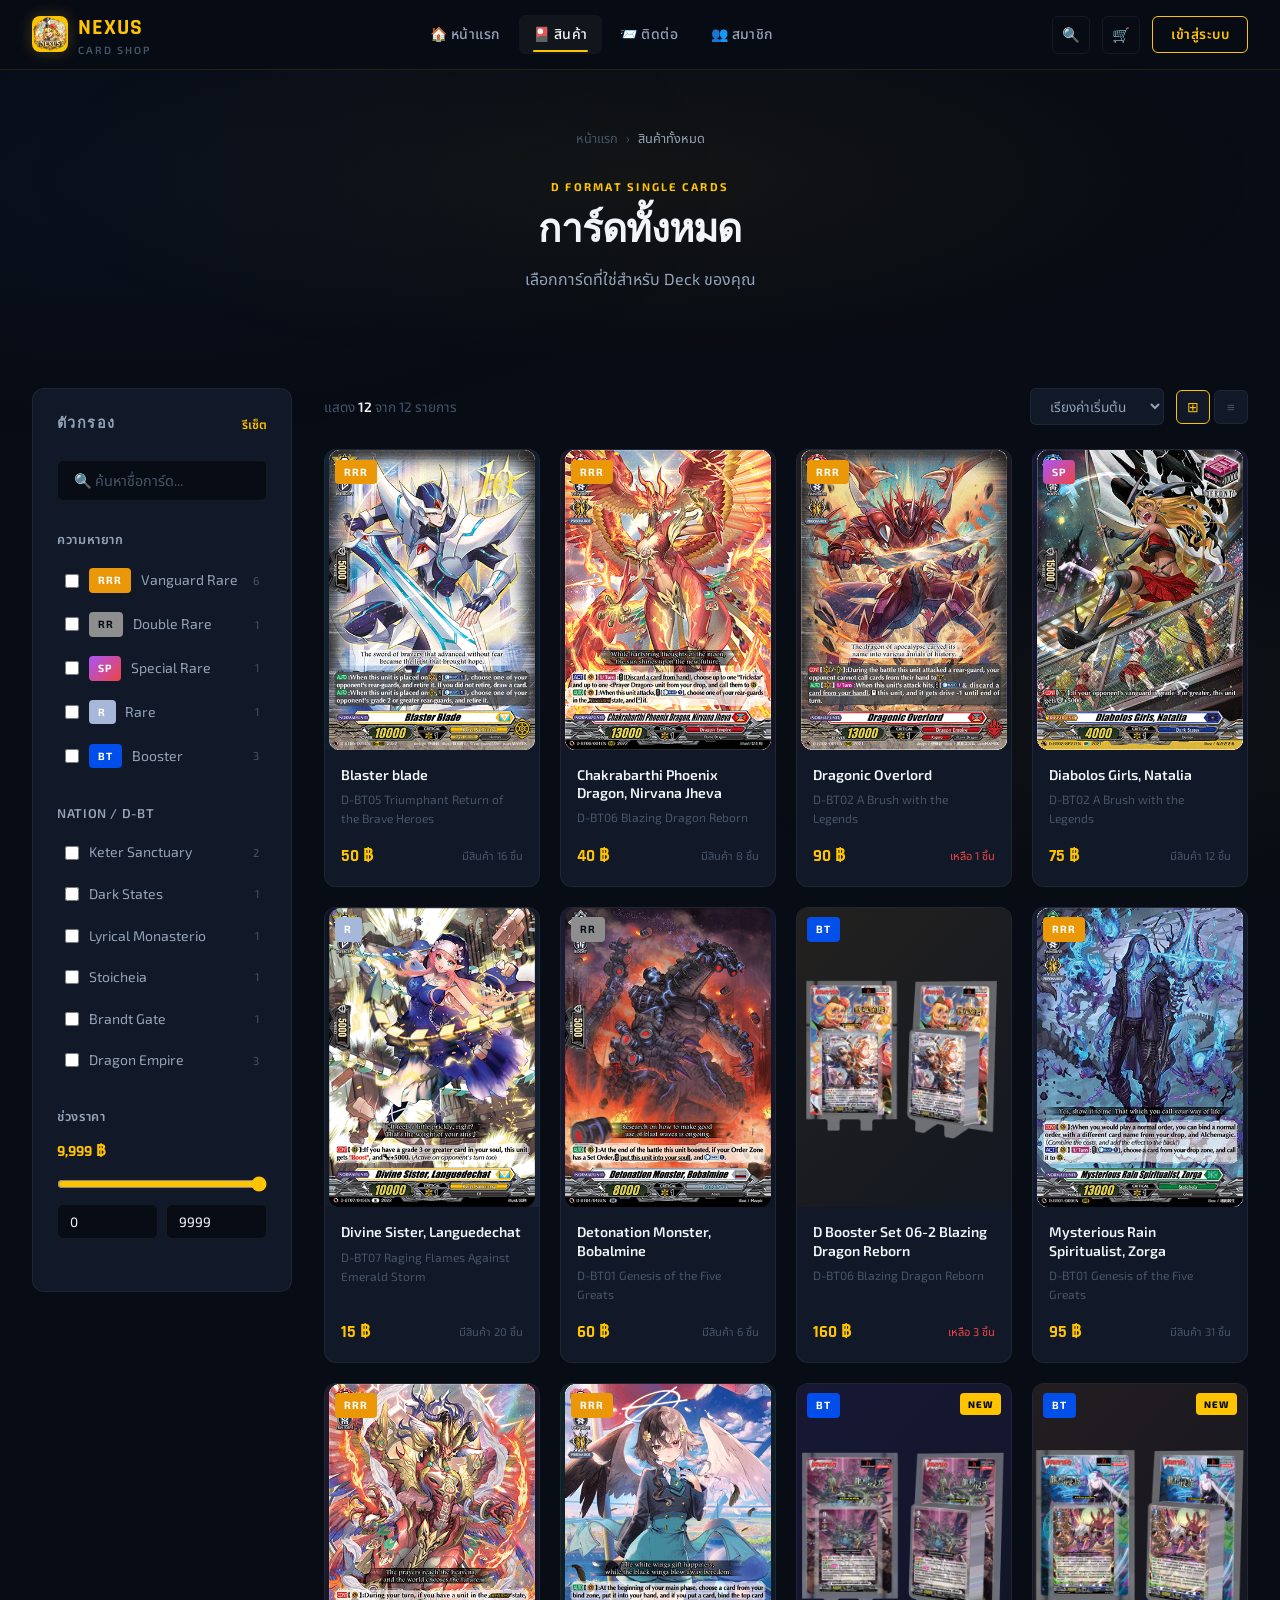
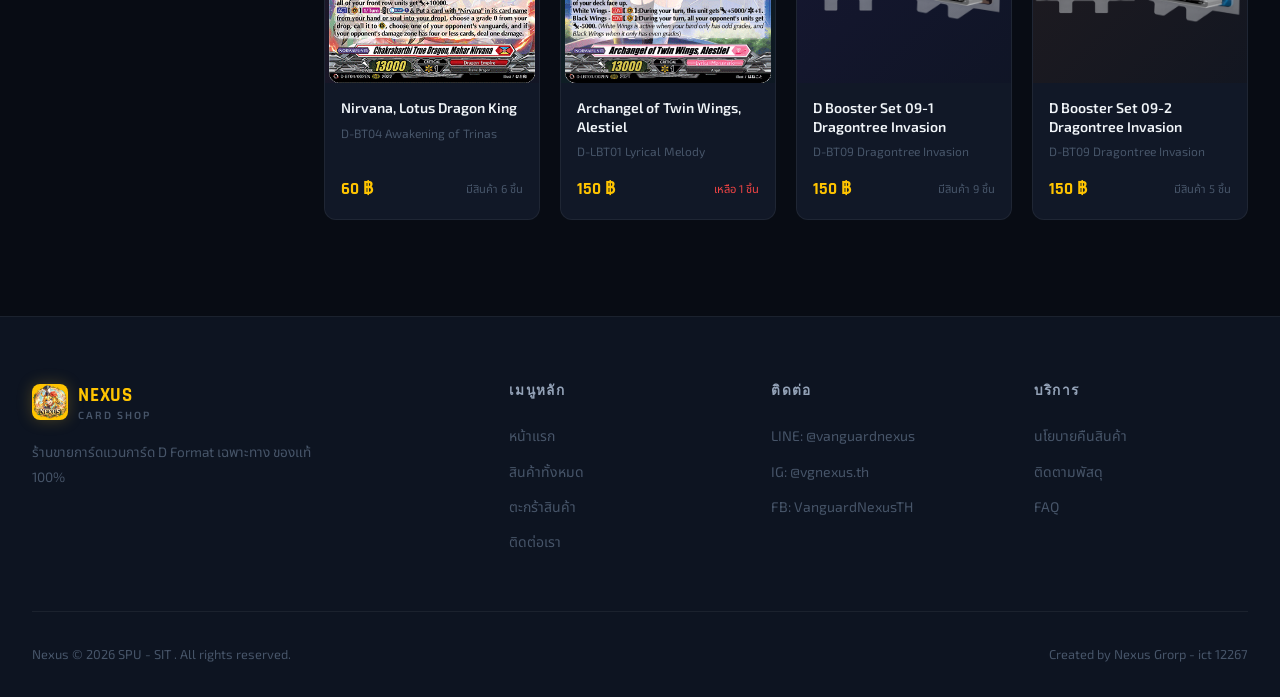
==== products.html @ 61d73075 "Add files via upload" ====
<!DOCTYPE html>
<html lang="th">
<head>
  <meta charset="UTF-8">
  <meta name="viewport" content="width=device-width, initial-scale=1.0">
  <title>สินค้าทั้งหมด — Nexus</title>
  <link rel="stylesheet" href="css/style.css">
  <link rel="icon" href="data:image/svg+xml,<svg xmlns='http://www.w3.org/2000/svg' viewBox='0 0 100 100'><text y='.9em' font-size='90'>🐉</text></svg>">
</head>
<body>

<!-- NAVBAR -->
<nav class="navbar" id="navbar">
  <a href="index.html" class="nav-logo">
        <div class="logo-icon">
    <img src="images/logo.png" alt="Logo"></div>
    <div><span class="logo-text"> NEXUS</span><span class="logo-sub">Card Shop</span></div>
  </a>
  <ul class="nav-links">
    <li><a href="index.html">🏠 หน้าแรก</a></li>
    <li><a href="products.html" class="active">🎴 สินค้า</a></li>
    <li><a href="contact.html">📨 ติดต่อ</a></li>
    <li><a href="about.html">👥 สมาชิก</a></li>
  </ul>
  <div class="nav-actions">
    <button class="search-toggle" title="ค้นหา">🔍</button>
    <a href="cart.html" class="cart-btn">🛒<span class="cart-count" style="display:none">0</span></a>
    <button class="login-btn">เข้าสู่ระบบ</button>
    <div class="user-menu-btn" style="display:none" onclick="logout()">
      <div class="user-avatar">DP</div>
      <span class="user-name">Player</span>
    </div>
    <button class="hamburger"><span></span><span></span><span></span></button>
  </div>
</nav>
<div class="mobile-nav">
  <a href="index.html">🏠 หน้าแรก</a>
  <a href="products.html">🎴 สินค้าทั้งหมด</a>
  <a href="cart.html">🛒 ตะกร้าสินค้า</a>
  <a href="contact.html">📨 ติดต่อเรา</a>
  <a href="about.html">👥 สมาชิกกลุ่ม</a>
</div>
<div class="search-overlay" id="search-overlay">
  <div class="search-box">
    <div class="search-input-wrap">
      <input type="text" class="search-input" id="search-input" placeholder="ค้นหาการ์ด...">
      <button class="search-clear" id="search-clear">✕</button>
    </div>
    <div class="search-hint">กด ESC เพื่อปิด</div>
    <div class="search-results" id="search-results" style="display:none"></div>
  </div>
</div>

<!-- PAGE HEADER -->
<div class="page-header">
  <div class="container">
    <div class="breadcrumb">
      <a href="index.html">หน้าแรก</a>
      <span class="sep">›</span>
      <span class="current">สินค้าทั้งหมด</span>
    </div>
    <span class="section-label">D FORMAT SINGLE CARDS</span>
    <h1 class="section-title">การ์ดทั้งหมด</h1>
    <p style="color:var(--text-secondary);margin-top:.75rem">เลือกการ์ดที่ใช่สำหรับ Deck ของคุณ</p>
  </div>
</div>

<!-- PRODUCTS PAGE -->
<div class="products-page">
  <div class="container">
    <div class="products-layout">

      <!-- FILTER SIDEBAR -->
      <aside class="filter-sidebar">
        <div class="filter-title">
          ตัวกรอง
          <button class="filter-clear" id="filter-clear">รีเซ็ต</button>
        </div>

        <!-- Search in sidebar -->
        <div class="filter-group">
          <input type="text" id="filter-search" class="form-input" placeholder="🔍 ค้นหาชื่อการ์ด...">
        </div>

        <!-- Rarity -->
        <div class="filter-group">
          <div class="filter-group-title">ความหายาก</div>
          <div class="filter-options">
            <label class="filter-option">
              <input type="checkbox" data-filter-rarity value="RRR"> 
              <span class="card-rarity rarity-rrr" style="position:static;border-radius:4px">RRR</span>
              Vanguard Rare <span class="count">6</span>
            </label>
            <label class="filter-option">
              <input type="checkbox" data-filter-rarity value="RR">
              <span class="card-rarity rarity-rr" style="position:static;border-radius:4px">RR</span>
              Double Rare <span class="count">1</span>
            </label>
            <label class="filter-option">
              <input type="checkbox" data-filter-rarity value="SP">
              <span class="card-rarity rarity-sp" style="position:static;border-radius:4px">SP</span>
              Special Rare <span class="count">1</span>
            </label>
            <label class="filter-option">
              <input type="checkbox" data-filter-rarity value="R">
              <span class="card-rarity rarity-r" style="position:static;border-radius:4px">R</span>
              Rare <span class="count">1</span>
            </label>
            <label class="filter-option">
              <input type="checkbox" data-filter-rarity value="BT">
              <span class="card-rarity rarity-bt" style="position:static;border-radius:4px">BT</span>
              Booster <span class="count">3</span>
            </label>
          </div>
        </div>

        <!-- Clan -->
        <div class="filter-group">
          <div class="filter-group-title">Nation / D-BT</div>
          <div class="filter-options">
           
            <label class="filter-option"><input type="checkbox" data-filter-clan value="Keter Sanctuary">Keter Sanctuary<span class="count">2</span></label>
            <label class="filter-option"><input type="checkbox" data-filter-clan value="Dark States">Dark States<span class="count">1</span></label>
            <label class="filter-option"><input type="checkbox" data-filter-clan value="Lyrical Monasterio">Lyrical Monasterio <span class="count">1</span></label>
            <label class="filter-option"><input type="checkbox" data-filter-clan value="Stoicheia">Stoicheia<span class="count">1</span></label>
            <label class="filter-option"><input type="checkbox" data-filter-clan value="Brandt Gate">Brandt Gate<span class="count">1</span></label>
            <label class="filter-option"><input type="checkbox" data-filter-clan value="Dragon Empire">Dragon Empire<span class="count">3</span></label>
          </div>
        </div>

        <!-- Price Range -->
        <div class="filter-group">
          <div class="filter-group-title">ช่วงราคา</div>
          <div class="price-range">
            <div id="price-display" style="color:var(--accent-gold);font-weight:700;font-family:var(--font-display)">9,999 ฿</div>
            <input type="range" id="price-range-slider" min="50" max="3000" value="3000" step="50">
            <div class="price-inputs">
              <input type="number" class="price-input" placeholder="ต่ำสุด" value="0" readonly>
              <input type="number" class="price-input" id="price-max" placeholder="สูงสุด" value="9999" readonly>
            </div>
          </div>
        </div>
      </aside>

      <!-- PRODUCTS MAIN -->
      <div class="products-main">
        <div class="products-toolbar">
          <div class="products-count" id="products-count">แสดง <span>0</span> รายการ</div>
          <div class="toolbar-right">
            <select class="sort-select" id="sort-select">
              <option value="default">เรียงค่าเริ่มต้น</option>
              <option value="price-asc">ราคา: ต่ำ → สูง</option>
              <option value="price-desc">ราคา: สูง → ต่ำ</option>
              <option value="name">ชื่อ A-Z</option>
              <option value="new">สินค้าใหม่</option>
            </select>
            <div class="view-toggle">
              <button class="view-btn active" data-view="grid" title="Grid View">⊞</button>
              <button class="view-btn" data-view="list" title="List View">≡</button>
            </div>
          </div>
        </div>

        <div class="products-grid" id="products-grid">
          <!-- Rendered by JS -->
        </div>
      </div>

    </div>
  </div>
</div>

<!-- Footer -->
<footer>
  <div class="container">
    <div class="footer-grid">
      <div class="footer-brand">
        <a href="index.html" class="nav-logo">
        <div class="logo-icon">
    <img src="images/logo.png" alt="Logo"></div>
    <div><span class="logo-text"> NEXUS</span><span class="logo-sub">Card Shop</span></div>
  </a>
        <p class="footer-desc">ร้านขายการ์ดแวนการ์ด D Format เฉพาะทาง ของแท้ 100%</p>
      </div>
      <div class="footer-col"><h4>เมนูหลัก</h4><ul>
        <li><a href="index.html">หน้าแรก</a></li>
        <li><a href="products.html">สินค้าทั้งหมด</a></li>
        <li><a href="cart.html">ตะกร้าสินค้า</a></li>
        <li><a href="contact.html">ติดต่อเรา</a></li>
      </ul></div>
      <div class="footer-col"><h4>ติดต่อ</h4><ul>
        <li><a href="#">LINE: @vanguardnexus</a></li>
        <li><a href="#">IG: @vgnexus.th</a></li>
        <li><a href="#">FB: VanguardNexusTH</a></li>
      </ul></div>
      <div class="footer-col"><h4>บริการ</h4><ul>
        <li><a href="#">นโยบายคืนสินค้า</a></li>
        <li><a href="#">ติดตามพัสดุ</a></li>
        <li><a href="#">FAQ</a></li>
      </ul></div>
    </div>
    <div class="footer-bottom">
      <span>Nexus © 2026 SPU - SIT . All rights reserved.</span>
      <span>Created by Nexus Grorp - ict 12267</span>
    </div>
  </div>
</footer>

<div id="toast-container"></div>

<!-- Login Modal -->
<div class="modal-overlay" id="login-modal">
  <div class="modal">
    <button class="modal-close" id="modal-close">✕</button>
    <div class="logo-icon" style="margin:0 auto .75rem; width:48px; height:48px; display: flex; align-items: center; justify-content: center;">
    <img src="images/logo.png" alt="Logo" style="width: 100%; height: 100%; object-fit: contain;">
</div>
    <h2 class="modal-title">ยินดีต้อนรับ</h2>
    <p class="modal-sub">เข้าสู่ระบบเพื่อรับสิทธิพิเศษและติดตามคำสั่งซื้อ</p>

    <div class="tab-switch">
      <button class="tab-btn active" data-tab="login">เข้าสู่ระบบ</button>
      <button class="tab-btn" data-tab="register">สมัครสมาชิก</button>
    </div>

    <!-- Login Form -->
    <form id="login-form" > 
      <div class="form-group">
        <label class="form-label">อีเมล</label>
        <input name="email" type="email" class="form-input" placeholder="your@email.com" >
      </div>
      <div class="form-group">
        <label class="form-label">รหัสผ่าน</label>
        <div class="form-input-wrap">
          <input name="password" type="password" class="form-input" placeholder="รหัสผ่าน" >
          <button type="button" class="toggle-pw">👁</button>
        </div>
      </div>
      <label class="form-check">
        <input type="checkbox" checked> จดจำการเข้าสู่ระบบ
      </label>
      <button type="submit" class="btn-primary btn-full">เข้าสู่ระบบ</button>
      <div class="divider-text">หรือ</div>
      <div class="social-logins">
        <button type="button" class="social-login-btn">📘 Facebook</button>
        <button type="button" class="social-login-btn">🔵 Google</button>
      </div>
      <p style="text-align:center;margin-top:1rem;font-size:.78rem;color:var(--text-muted)">
        อีเมล กับ รหัสทอลอง : <a href="/cdn-cgi/l/email-protection" class="__cf_email__" data-cfemail="a1c5c4cccee1d7c0cfc6d4c0d3c58fd5c9">[email&#160;protected]</a> / demo1234
      </p>
    </form>

    <!-- Register Form -->
    <form id="register-form" class="hidden"  >
      <div class="form-group">
        <label class="form-label">ชื่อ-นามสกุล</label>
        <input name="name" type="text" class="form-input" placeholder="ชื่อ นามสกุล">
      </div>
      <div class="form-group">
        <label class="form-label">อีเมล</label>
        <input name="email" type="email" class="form-input" placeholder="your@email.com">
      </div>
      <div class="form-group">
        <label class="form-label">รหัสผ่าน</label>
        <div class="form-input-wrap">
          <input name="password" type="password" class="form-input" placeholder="อย่างน้อย 6 ตัวอักษร">
          <button type="button" class="toggle-pw">👁</button>
        </div>
      </div>
      <label class="form-check">
        <input type="checkbox" required> ยอมรับเงื่อนไขการใช้บริการ
      </label>
      <button type="submit" class="btn-primary btn-full">สมัครสมาชิกฟรี</button>
    <div class="divider-text">หรือ</div>
      <div class="social-logins">
         <button type="button" class="social-login-btn">📘 Facebook</button>
        <button type="button" class="social-login-btn">🔵 Google</button>
      </div>
    </form>
  </div>
</div>

<script src="js/main.js"></script>
</body>
</html>
---- css/style.css ----
/* ============================================
   VANGUARD NEXUS - Main Stylesheet
   D Format Card Shop
   ============================================ */

@import url('https://fonts.googleapis.com/css2?family=Rajdhani:wght@300;400;500;600;700&family=Exo+2:ital,wght@0,100..900;1,100..900&family=Noto+Sans+Thai:wght@300;400;500;600;700&display=swap');

/* ---- CSS Variables ---- */
:root {
  --bg-primary: #080c14;
  --bg-secondary: #0d1421;
  --bg-card: #111827;
  --bg-elevated: #1a2335;
  --accent-gold: #ffc400;
  --accent-gold-light: #ffc400;
  --accent-blue: #3b82f6;
  --accent-cyan: #06b6d4;
  --accent-red: #ef4444;
  --text-primary: #f1f5f9;
  --text-secondary: #94a3b8;
  --text-muted: #475569;
  --border-subtle: rgba(201, 162, 39, 0.15);
  --border-card: rgba(255, 255, 255, 0.06);
  --glow-gold: rgba(201, 162, 39, 0.3);
  --glow-blue: rgba(59, 130, 246, 0.3);
  --shadow-card: 0 4px 24px rgba(0, 0, 0, 0.4);
  --shadow-elevated: 0 8px 40px rgba(0, 0, 0, 0.6);
  --radius-sm: 6px;
  --radius-md: 12px;
  --radius-lg: 20px;
  --transition: all 0.25s cubic-bezier(0.4, 0, 0.2, 1);
  --transition-slow: all 0.5s cubic-bezier(0.4, 0, 0.2, 1);
  --font-display: 'Rajdhani', sans-serif;
  --font-body: 'Exo 2', 'Noto Sans Thai', sans-serif;
}

/* ---- Reset & Base ---- */
*, *::before, *::after { box-sizing: border-box; margin: 0; padding: 0; }

html {
  scroll-behavior: smooth;
  font-size: 16px;
}

body {
  font-family: var(--font-body);
  background-color: var(--bg-primary);
  color: var(--text-primary);
  line-height: 1.6;
  overflow-x: hidden;
  min-height: 100vh;
}

body::before {
  content: '';
  position: fixed;
  top: 0; left: 0; right: 0; bottom: 0;
  background:
    radial-gradient(ellipse 80% 50% at 10% 20%, rgba(59, 130, 246, 0.04) 0%, transparent 60%),
    radial-gradient(ellipse 60% 40% at 90% 80%, rgba(201, 162, 39, 0.04) 0%, transparent 60%);
  pointer-events: none;
  z-index: 0;
}

a { color: inherit; text-decoration: none; }
img { max-width: 100%; display: block; }
button { cursor: pointer; font-family: var(--font-body); }
input, textarea, select { font-family: var(--font-body); }

/* ---- Scrollbar ---- */
::-webkit-scrollbar { width: 6px; }
::-webkit-scrollbar-track { background: var(--bg-primary); }
::-webkit-scrollbar-thumb { background: var(--accent-gold); border-radius: 3px; }

/* ---- Selection ---- */
::selection { background: rgba(201, 162, 39, 0.25); color: var(--accent-gold-light); }

/* ============================================
   NAVBAR
   ============================================ */
.navbar {
  position: fixed;
  top: 0; left: 0; right: 0;
  z-index: 1000;
  padding: 0 2rem;
  height: 70px;
  display: flex;
  align-items: center;
  justify-content: space-between;
  background: rgba(8, 12, 20, 0.85);
  backdrop-filter: blur(20px);
  -webkit-backdrop-filter: blur(20px);
  border-bottom: 1px solid var(--border-subtle);
  transition: var(--transition);
}

.navbar.scrolled {
  background: rgba(8, 12, 20, 0.97);
  box-shadow: 0 4px 30px rgba(0, 0, 0, 0.5);
}

.nav-logo {
  display: flex;
  align-items: center;
  gap: 0.6rem;
}

.logo-icon {
  width: 36px;
  height: 36px;
  background: linear-gradient(135deg, var(--accent-gold), var(--accent-gold-light));
  border-radius: 8px;
  display: flex;
  align-items: center;
  justify-content: center;
  font-size: 1.1rem;
  box-shadow: 0 0 15px var(--glow-gold);
  animation: logoGlow 3s ease-in-out infinite;
}

@keyframes logoGlow {
  0%, 100% { box-shadow: 0 0 15px var(--glow-gold); }
  50% { box-shadow: 0 0 25px rgba(201, 162, 39, 0.5), 0 0 50px rgba(201, 162, 39, 0.2); }
}

.logo-text {
  font-family: var(--font-display);
  font-size: 1.4rem;
  font-weight: 700;
  letter-spacing: 0.05em;
  background: linear-gradient(90deg, var(--accent-gold), var(--accent-gold-light));
  -webkit-background-clip: text;
  -webkit-text-fill-color: transparent;
  background-clip: text;
}

.logo-sub {
  font-size: 0.65rem;
  letter-spacing: 0.2em;
  color: var(--text-muted);
  text-transform: uppercase;
  display: block;
  margin-top: -4px;
  font-weight: 600;
}

.nav-links {
  display: flex;
  align-items: center;
  gap: 0.25rem;
  list-style: none;
}

.nav-links a {
  display: flex;
  align-items: center;
  gap: 0.4rem;
  padding: 0.5rem 0.9rem;
  border-radius: var(--radius-sm);
  font-size: 0.875rem;
  font-weight: 500;
  color: var(--text-secondary);
  letter-spacing: 0.03em;
  transition: var(--transition);
  position: relative;
}

.nav-links a::after {
  content: '';
  position: absolute;
  bottom: 2px; left: 50%; right: 50%;
  height: 2px;
  background: var(--accent-gold);
  border-radius: 1px;
  transition: var(--transition);
}

.nav-links a:hover,
.nav-links a.active {
  color: var(--text-primary);
  background: rgba(255, 255, 255, 0.04);
}

.nav-links a:hover::after,
.nav-links a.active::after {
  left: 0.9rem; right: 0.9rem;
}

.nav-actions {
  display: flex;
  align-items: center;
  gap: 0.75rem;
}

.search-toggle {
  width: 38px; height: 38px;
  border: 1px solid var(--border-card);
  border-radius: var(--radius-sm);
  background: transparent;
  color: var(--text-secondary);
  display: flex;
  align-items: center;
  justify-content: center;
  transition: var(--transition);
  font-size: 0.9rem;
}

.search-toggle:hover {
  border-color: var(--accent-gold);
  color: var(--accent-gold);
  background: rgba(201, 162, 39, 0.08);
}

.cart-btn {
  position: relative;
  width: 38px; height: 38px;
  border: 1px solid var(--border-card);
  border-radius: var(--radius-sm);
  background: transparent;
  color: var(--text-secondary);
  display: flex;
  align-items: center;
  justify-content: center;
  transition: var(--transition);
  font-size: 0.9rem;
}

.cart-btn:hover {
  border-color: var(--accent-gold);
  color: var(--accent-gold);
  background: rgba(201, 162, 39, 0.08);
}

.cart-count {
  position: absolute;
  top: -6px; right: -6px;
  width: 18px; height: 18px;
  background: var(--accent-gold);
  color: var(--bg-primary);
  font-size: 0.65rem;
  font-weight: 700;
  border-radius: 50%;
  display: flex;
  align-items: center;
  justify-content: center;
  animation: cartBounce 0.3s cubic-bezier(0.4, 0, 0.2, 1);
}

@keyframes cartBounce {
  0% { transform: scale(0); }
  70% { transform: scale(1.2); }
  100% { transform: scale(1); }
}

.login-btn {
  padding: 0.45rem 1.1rem;
  border: 1px solid var(--accent-gold);
  border-radius: var(--radius-sm);
  background: transparent;
  color: var(--accent-gold);
  font-size: 0.85rem;
  font-weight: 600;
  letter-spacing: 0.04em;
  transition: var(--transition);
}

.login-btn:hover {
  background: var(--accent-gold);
  color: var(--bg-primary);
  box-shadow: 0 0 20px var(--glow-gold);
}


.user-menu-btn {
  display: flex;
  align-items: center;
  gap: 0.5rem;
  padding: 0.4rem 0.9rem;
  border: 1px solid var(--border-card);
  border-radius: var(--radius-sm);
  background: transparent;
  color: var(--text-secondary);
  font-size: 0.85rem;
  font-weight: 500;
  transition: var(--transition);
  cursor: pointer;
}

.user-menu-btn:hover {
  border-color: var(--accent-gold);
  color: var(--accent-gold);
}

.user-avatar {
  width: 26px; height: 26px;
  background: linear-gradient(135deg, var(--accent-gold), var(--accent-blue));
  border-radius: 50%;
  display: flex;
  align-items: center;
  justify-content: center;
  font-size: 0.7rem;
  font-weight: 700;
  color: white;
}

.hidden {
  display: none !important;
}

/* Mobile Hamburger */
.hamburger {
  display: none;
  flex-direction: column;
  gap: 5px;
  background: none;
  border: none;
  padding: 4px;
  cursor: pointer;
}

.hamburger span {
  display: block;
  width: 22px;
  height: 2px;
  background: var(--text-secondary);
  border-radius: 1px;
  transition: var(--transition);
}

.hamburger.active span:nth-child(1) { transform: rotate(45deg) translate(5px, 5px); }
.hamburger.active span:nth-child(2) { opacity: 0; }
.hamburger.active span:nth-child(3) { transform: rotate(-45deg) translate(5px, -5px); }

/* Mobile Nav */
.mobile-nav {
  display: none;
  position: fixed;
  top: 70px; left: 0; right: 0;
  background: rgba(8, 12, 20, 0.98);
  backdrop-filter: blur(20px);
  border-bottom: 1px solid var(--border-subtle);
  padding: 1rem;
  z-index: 999;
  transform: translateY(-20px);
  opacity: 0;
  transition: var(--transition);
}

.mobile-nav.open {
  transform: translateY(0);
  opacity: 1;
}

.mobile-nav a {
  display: flex;
  align-items: center;
  gap: 0.6rem;
  padding: 0.8rem 1rem;
  color: var(--text-secondary);
  border-radius: var(--radius-sm);
  font-weight: 500;
  transition: var(--transition);
}

.mobile-nav a:hover { color: var(--accent-gold); background: rgba(201, 162, 39, 0.06); }

/* Search Overlay */
.search-overlay {
  position: fixed;
  top: 0; left: 0; right: 0; bottom: 0;
  background: rgba(0, 0, 0, 0.9);
  backdrop-filter: blur(10px);
  z-index: 2000;
  display: flex;
  align-items: flex-start;
  justify-content: center;
  padding-top: 15vh;
  opacity: 0;
  visibility: hidden;
  transition: var(--transition);
}

.search-overlay.open {
  opacity: 1;
  visibility: visible;
}

.search-box {
  width: 100%;
  max-width: 640px;
  padding: 0 1.5rem;
}

.search-input-wrap {
  position: relative;
  transform: translateY(20px);
  transition: var(--transition-slow);
}

.search-overlay.open .search-input-wrap {
  transform: translateY(0);
}

.search-input {
  width: 100%;
  padding: 1rem 3.5rem 1rem 1.5rem;
  background: var(--bg-elevated);
  border: 2px solid var(--border-subtle);
  border-radius: var(--radius-md);
  color: var(--text-primary);
  font-size: 1.1rem;
  outline: none;
  transition: var(--transition);
}

.search-input:focus { border-color: var(--accent-gold); }
.search-input::placeholder { color: var(--text-muted); }

.search-clear {
  position: absolute;
  right: 1rem;
  top: 50%;
  transform: translateY(-50%);
  background: none;
  border: none;
  color: var(--text-muted);
  font-size: 1.2rem;
  cursor: pointer;
  transition: var(--transition);
}

.search-clear:hover { color: var(--accent-gold); }

.search-hint {
  margin-top: 0.75rem;
  color: var(--text-muted);
  font-size: 0.8rem;
  text-align: center;
}

.search-results {
  margin-top: 1rem;
  background: var(--bg-elevated);
  border: 1px solid var(--border-card);
  border-radius: var(--radius-md);
  overflow: hidden;
  max-height: 400px;
  overflow-y: auto;
}

.search-result-item {
  display: flex;
  align-items: center;
  gap: 1rem;
  padding: 0.8rem 1rem;
  border-bottom: 1px solid var(--border-card);
  cursor: pointer;
  transition: var(--transition);
}

.search-result-item:last-child { border-bottom: none; }
.search-result-item:hover { background: rgba(201, 162, 39, 0.06); }

.search-result-img {
  width: 44px;
  height: 60px;
  object-fit: cover;
  border-radius: 4px;
  background: var(--bg-card);
  flex-shrink: 0;
}

.search-result-info { flex: 1; }
.search-result-name { font-weight: 600; font-size: 0.9rem; }
.search-result-price { color: var(--accent-gold); font-size: 0.85rem; margin-top: 2px; }

/* ============================================
   HERO SECTION
   ============================================ */
.hero {
  position: relative;
  min-height: 100vh;
  display: flex;
  align-items: center;
  padding: 0 2rem;
  padding-top: 70px;
  overflow: hidden;
}

.hero-bg {
  position: absolute;
  inset: 0;
  background:
    radial-gradient(ellipse 60% 70% at 60% 40%, rgba(59, 130, 246, 0.08) 0%, transparent 60%),
    radial-gradient(ellipse 50% 60% at 20% 70%, rgba(201, 162, 39, 0.06) 0%, transparent 60%);
}

.hero-grid {
  position: absolute;
  inset: 0;
  background-image:
    linear-gradient(rgba(255,255,255,0.02) 1px, transparent 1px),
    linear-gradient(90deg, rgba(255,255,255,0.02) 1px, transparent 1px);
  background-size: 60px 60px;
  mask-image: radial-gradient(ellipse at center, black 30%, transparent 80%);
}

.hero-content {
  position: relative;
  z-index: 1;
  max-width: 1300px;
  margin: 0 auto;
  width: 100%;
  display: grid;
  grid-template-columns: 1fr 1fr;
  gap: 4rem;
  align-items: center;
}

.hero-text { }

.hero-badge {
  display: inline-flex;
  align-items: center;
  gap: 0.4rem;
  padding: 0.35rem 0.9rem;
  background: rgba(201, 162, 39, 0.1);
  border: 1px solid rgba(201, 162, 39, 0.3);
  border-radius: 100px;
  font-size: 0.75rem;
  font-weight: 600;
  color: var(--accent-gold);
  letter-spacing: 0.1em;
  text-transform: uppercase;
  margin-bottom: 1.5rem;
  animation: fadeInUp 0.6s ease both;
}

.hero-badge .dot {
  width: 6px; height: 6px;
  background: var(--accent-gold);
  border-radius: 50%;
  animation: pulse 2s ease-in-out infinite;
}

@keyframes pulse {
  0%, 100% { opacity: 1; transform: scale(1); }
  50% { opacity: 0.5; transform: scale(0.8); }
}

.hero-title {
  font-family: var(--font-display);
  font-size: clamp(2.5rem, 5vw, 4rem);
  font-weight: 700;
  line-height: 1.1;
  letter-spacing: -0.02em;
  margin-bottom: 1.25rem;
  animation: fadeInUp 0.6s 0.1s ease both;
}

.hero-title .line2 {
  background: linear-gradient(90deg, var(--accent-gold), var(--accent-gold-light), var(--accent-cyan));
  -webkit-background-clip: text;
  -webkit-text-fill-color: transparent;
  background-clip: text;
}

.hero-desc {
  font-size: 1rem;
  color: var(--text-secondary);
  line-height: 1.8;
  margin-bottom: 2rem;
  max-width: 480px;
  animation: fadeInUp 0.6s 0.2s ease both;
}

.hero-cta {
  display: flex;
  gap: 1rem;
  flex-wrap: wrap;
  animation: fadeInUp 0.6s 0.3s ease both;
}

.btn-primary {
  display: inline-flex;
  align-items: center;
  gap: 0.5rem;
  padding: 0.75rem 1.75rem;
  background: linear-gradient(135deg, var(--accent-gold), var(--accent-gold-light));
  color: var(--bg-primary);
  font-weight: 700;
  font-size: 0.9rem;
  letter-spacing: 0.04em;
  border-radius: var(--radius-sm);
  border: none;
  transition: var(--transition);
  position: relative;
  overflow: hidden;
}

.btn-primary::before {
  content: '';
  position: absolute;
  inset: 0;
  background: linear-gradient(135deg, rgba(255,255,255,0.2), transparent);
  opacity: 0;
  transition: var(--transition);
}

.btn-primary:hover {
  transform: translateY(-2px);
  box-shadow: 0 8px 25px var(--glow-gold);
}

.btn-primary:hover::before { opacity: 1; }

.btn-secondary {
  display: inline-flex;
  align-items: center;
  gap: 0.5rem;
  padding: 0.75rem 1.75rem;
  background: transparent;
  color: var(--text-primary);
  font-weight: 600;
  font-size: 0.9rem;
  letter-spacing: 0.04em;
  border-radius: var(--radius-sm);
  border: 1px solid var(--border-card);
  transition: var(--transition);
}

.btn-secondary:hover {
  border-color: var(--text-muted);
  background: rgba(255,255,255,0.04);
  transform: translateY(-2px);
}

.hero-stats {
  display: flex;
  gap: 2rem;
  margin-top: 3rem;
  padding-top: 2rem;
  border-top: 1px solid var(--border-card);
  animation: fadeInUp 0.6s 0.4s ease both;
}

.stat { }
.stat-number {
  font-family: var(--font-display);
  font-size: 1.8rem;
  font-weight: 700;
  color: var(--accent-gold);
  line-height: 1;
}

.stat-label {
  font-size: 0.75rem;
  color: var(--text-muted);
  margin-top: 0.25rem;
  letter-spacing: 0.06em;
  text-transform: uppercase;
}

/* Hero Visual */
.hero-visual {
  position: relative;
  display: flex;
  align-items: center;
  justify-content: center;
  animation: fadeInRight 0.8s 0.3s ease both;
}

.hero-cards-showcase {
  position: relative;
  width: 380px;
  height: 450px;
}

.showcase-card {
  position: absolute;
  width: 170px;
  height: 240px;
  background: var(--bg-elevated);
  border: 1px solid var(--border-card);
  border-radius: 12px;
  overflow: hidden;
  box-shadow: var(--shadow-elevated);
  transition: var(--transition-slow);
}

.showcase-card img {
  width: 100%;
  height: 100%;
  object-fit: cover;
}

.showcase-card-placeholder {
  width: 100%;
  height: 100%;
  display: flex;
  flex-direction: column;
  align-items: center;
  justify-content: center;
  gap: 0.5rem;
  font-size: 2rem;
}

.showcase-card:nth-child(1) {
  top: 0; left: 0;
  transform: rotate(-8deg);
  animation: floatCard1 4s ease-in-out infinite;
}

.showcase-card:nth-child(2) {
  top: 30px; left: 50%;
  transform: translateX(-50%);
  z-index: 3;
  animation: floatCard2 4s ease-in-out infinite;
}

.showcase-card:nth-child(3) {
  top: 0; right: 0;
  transform: rotate(8deg);
  animation: floatCard3 4s ease-in-out infinite;
}

@keyframes floatCard1 {
  0%, 100% { transform: rotate(-8deg) translateY(0); }
  50% { transform: rotate(-8deg) translateY(-12px); }
}

@keyframes floatCard2 {
  0%, 100% { transform: translateX(-50%) translateY(0); }
  50% { transform: translateX(-50%) translateY(-18px); }
}

@keyframes floatCard3 {
  0%, 100% { transform: rotate(8deg) translateY(0); }
  50% { transform: rotate(8deg) translateY(-12px); }
}

.glow-ring {
  position: absolute;
  inset: -40px;
  border-radius: 50%;
  background: radial-gradient(circle, rgba(201, 162, 39, 0.06) 0%, transparent 70%);
  animation: glow-pulse 3s ease-in-out infinite;
}

@keyframes glow-pulse {
  0%, 100% { opacity: 0.5; transform: scale(1); }
  50% { opacity: 1; transform: scale(1.05); }
}

/* ============================================
   SECTIONS COMMON
   ============================================ */
section { position: relative; z-index: 1; }

.container {
  max-width: 1300px;
  margin: 0 auto;
  padding: 0 2rem;
}

.section-header {
  margin-bottom: 3rem;
}

.section-label {
  display: inline-block;
  font-size: 0.7rem;
  letter-spacing: 0.2em;
  text-transform: uppercase;
  color: var(--accent-gold);
  font-weight: 700;
  margin-bottom: 0.75rem;
}

.section-title {
  font-family: var(--font-display);
  font-size: clamp(1.8rem, 3vw, 2.5rem);
  font-weight: 700;
  letter-spacing: -0.02em;
  line-height: 1.2;
}

.section-desc {
  margin-top: 0.75rem;
  color: var(--text-secondary);
  font-size: 0.95rem;
  max-width: 500px;
}

.divider {
  width: 48px;
  height: 3px;
  background: linear-gradient(90deg, var(--accent-gold), transparent);
  border-radius: 2px;
  margin-top: 1rem;
}

/* ============================================
   FEATURED SECTION (index)
   ============================================ */
.featured-section {
  padding: 6rem 0;
}

.featured-grid {
  display: grid;
  grid-template-columns: repeat(auto-fill, minmax(220px, 1fr));
  gap: 1.5rem;
}

/* ============================================
   PRODUCT CARD
   ============================================ */
.product-card {
  background: var(--bg-card);
  border: 1px solid var(--border-card);
  border-radius: var(--radius-md);
  overflow: hidden;
  cursor: pointer;
  transition: var(--transition);
  position: relative;
  display: flex;
  flex-direction: column;
}

.product-card::before {
  content: '';
  position: absolute;
  inset: 0;
  border-radius: var(--radius-md);
  border: 1px solid transparent;
  background: linear-gradient(135deg, rgba(201,162,39,0.1), transparent, rgba(59,130,246,0.1)) border-box;
  -webkit-mask: linear-gradient(#fff 0 0) padding-box, linear-gradient(#fff 0 0);
  mask: linear-gradient(#fff 0 0) padding-box, linear-gradient(#fff 0 0);
  -webkit-mask-composite: destination-out;
  mask-composite: exclude;
  opacity: 0;
  transition: var(--transition);
}

.product-card:hover {
  transform: translateY(-6px);
  box-shadow: 0 20px 50px rgba(0, 0, 0, 0.5);
  border-color: rgba(201, 162, 39, 0.2);
}

.product-card:hover::before { opacity: 1; }

.card-image-wrap {
  position: relative;
  aspect-ratio: 2.5/3.5;
  overflow: hidden;
  background: var(--bg-secondary);
}

.card-image {
  width: 100%;
  height: 100%;
  object-fit: cover;
  transition: var(--transition-slow);
}

.product-card:hover .card-image { transform: scale(1.05); }

.card-rarity {
  position: absolute;
  top: 0.6rem;
  left: 0.6rem;
  padding: 0.25rem 0.6rem;
  border-radius: 4px;
  font-size: 0.65rem;
  font-weight: 700;
  letter-spacing: 0.08em;
  text-transform: uppercase;
}

.rarity-rrr { background: rgb(234, 151, 8); color: white; }
.rarity-rr { background: rgb(143, 142, 142); color: var(--bg-primary); }
.rarity-r { background: rgb(165, 184, 215); color: white; }
.rarity-bt { background: rgba(0, 85, 255, 0.9); color: white; }
.rarity-sp { background: linear-gradient(135deg, rgb(169, 85, 247), rgb(239, 68, 68)); color: white; }

.card-badge-new {
  position: absolute;
  top: 0.6rem;
  right: 0.6rem;
  padding: 0.2rem 0.5rem;
  background: var(--accent-gold);
  color: var(--bg-primary);
  font-size: 0.6rem;
  font-weight: 800;
  border-radius: 4px;
  letter-spacing: 0.08em;
  text-transform: uppercase;
}

.card-actions {
  position: absolute;
  bottom: 0; left: 0; right: 0;
  display: flex;
  gap: 0.5rem;
  padding: 0.75rem;
  background: linear-gradient(to top, rgba(0,0,0,0.9) 0%, transparent 100%);
  transform: translateY(100%);
  transition: var(--transition);
}

.product-card:hover .card-actions { transform: translateY(0); }

.action-btn {
  flex: 1;
  padding: 0.5rem;
  border-radius: var(--radius-sm);
  border: none;
  font-size: 0.78rem;
  font-weight: 600;
  transition: var(--transition);
  display: flex;
  align-items: center;
  justify-content: center;
  gap: 0.35rem;
}

.action-btn.add-cart {
  background: var(--accent-gold);
  color: var(--bg-primary);
}

.action-btn.add-cart:hover { background: var(--accent-gold-light); }

.action-btn.view-detail {
  background: rgba(255,255,255,0.1);
  color: var(--text-primary);
  border: 1px solid rgba(255,255,255,0.15);
}

.action-btn.view-detail:hover { background: rgba(255,255,255,0.2); }

.card-info {
  padding: 1rem;
  flex: 1;
  display: flex;
  flex-direction: column;
  gap: 0.4rem;
}

.card-name {
  font-weight: 600;
  font-size: 0.875rem;
  line-height: 1.3;
  color: var(--text-primary);
}

.card-series {
  font-size: 0.75rem;
  color: var(--text-muted);
}

.card-footing {
  display: flex;
  align-items: center;
  justify-content: space-between;
  margin-top: auto;
  padding-top: 0.5rem;
}

.card-price {
  font-family: var(--font-display);
  font-size: 1.05rem;
  font-weight: 700;
  color: var(--accent-gold);
}

.card-stock {
  font-size: 0.7rem;
  color: var(--text-muted);
}

.card-stock.low { color: var(--accent-red); }
.card-stock.out { color: var(--text-muted); text-decoration: line-through; }

.wishlist-btn {
  position: absolute;
  bottom: calc(100% + 0); /* positioned in card-info */
  right: 1rem;
  width: 28px; height: 28px;
  background: rgba(255,255,255,0.06);
  border: 1px solid var(--border-card);
  border-radius: 50%;
  display: flex;
  align-items: center;
  justify-content: center;
  color: var(--text-muted);
  font-size: 0.75rem;
  cursor: pointer;
  transition: var(--transition);
}

.wishlist-btn:hover,
.wishlist-btn.active {
  color: var(--accent-red);
  border-color: var(--accent-red);
  background: rgba(239, 68, 68, 0.1);
}

/* Card image placeholder */
.card-placeholder {
  width: 100%;
  height: 100%;
  display: flex;
  flex-direction: column;
  align-items: center;
  justify-content: center;
  background: linear-gradient(135deg, var(--bg-secondary) 0%, var(--bg-elevated) 100%);
  gap: 0.5rem;
}

.card-placeholder .card-art { font-size: 3.5rem; }
.card-placeholder .card-art-name { font-size: 0.7rem; color: var(--text-muted); font-weight: 600; text-align: center; padding: 0 0.5rem; }

/* ============================================
   CATEGORIES SECTION
   ============================================ */
.categories-section { padding: 4rem 0; }

.cat-grid {
  display: grid;
  grid-template-columns: repeat(auto-fill, minmax(160px, 1fr));
  gap: 1rem;
}

.cat-card {
  background: var(--bg-card);
  border: 1px solid var(--border-card);
  border-radius: var(--radius-md);
  padding: 1.5rem 1rem;
  text-align: center;
  cursor: pointer;
  transition: var(--transition);
  display: flex;
  flex-direction: column;
  align-items: center;
  gap: 0.75rem;
}

.cat-card:hover {
  border-color: var(--accent-gold);
  background: rgba(201,162,39,0.05);
  transform: translateY(-4px);
}

.cat-icon {
  font-size: 2rem;
  display: block;
}

.cat-name {
  font-weight: 600;
  font-size: 0.875rem;
}

.cat-count {
  font-size: 0.75rem;
  color: var(--text-muted);
}

/* ============================================
   MARQUEE / ANNOUNCEMENT
   ============================================ */
.marquee-section {
  padding: 1rem 0;
  overflow: hidden;
  border-top: 1px solid var(--border-card);
  border-bottom: 1px solid var(--border-card);
  background: rgba(201,162,39,0.04);
}

.marquee-track {
  display: flex;
  gap: 3rem;
  animation: marquee 25s linear infinite;
  white-space: nowrap;
}

.marquee-item {
  display: flex;
  align-items: center;
  gap: 0.5rem;
  font-size: 0.8rem;
  color: var(--text-secondary);
  letter-spacing: 0.05em;
  flex-shrink: 0;
}

.marquee-item .dot { width: 4px; height: 4px; background: var(--accent-gold); border-radius: 50%; }

@keyframes marquee {
  0% { transform: translateX(0); }
  100% { transform: translateX(-50%); }
}

/* ============================================
   NEWSLETTER SECTION
   ============================================ */
.newsletter-section {
  padding: 5rem 0;
}

.newsletter-card {
  background: var(--bg-elevated);
  border: 1px solid var(--border-subtle);
  border-radius: var(--radius-lg);
  padding: 3rem;
  text-align: center;
  position: relative;
  overflow: hidden;
}

.newsletter-card::before {
  content: '';
  position: absolute;
  inset: 0;
  background: radial-gradient(ellipse at top, rgba(201,162,39,0.08) 0%, transparent 70%);
}

.newsletter-card .section-title { position: relative; }

.newsletter-form {
  display: flex;
  gap: 1rem;
  max-width: 460px;
  margin: 2rem auto 0;
  position: relative;
}

.newsletter-input {
  flex: 1;
  padding: 0.75rem 1.25rem;
  background: var(--bg-primary);
  border: 1px solid var(--border-card);
  border-radius: var(--radius-sm);
  color: var(--text-primary);
  font-size: 0.9rem;
  outline: none;
  transition: var(--transition);
}

.newsletter-input:focus { border-color: var(--accent-gold); }
.newsletter-input::placeholder { color: var(--text-muted); }

/* ============================================
   FOOTER
   ============================================ */
footer {
  background: var(--bg-secondary);
  border-top: 1px solid var(--border-card);
  padding: 4rem 0 2rem;
}

.footer-grid {
  display: grid;
  grid-template-columns: 2fr 1fr 1fr 1fr;
  gap: 3rem;
  margin-bottom: 3rem;
}

.footer-brand .logo-text { font-size: 1.2rem; }

.footer-desc {
  margin-top: 1rem;
  font-size: 0.85rem;
  color: var(--text-muted);
  line-height: 1.8;
  max-width: 280px;
}

.footer-social {
  display: flex;
  gap: 0.5rem;
  margin-top: 1.5rem;
}

.social-btn {
  width: 36px; height: 36px;
  border: 1px solid var(--border-card);
  border-radius: var(--radius-sm);
  background: transparent;
  color: var(--text-muted);
  display: flex;
  align-items: center;
  justify-content: center;
  font-size: 0.85rem;
  transition: var(--transition);
  cursor: pointer;
}

.social-btn:hover {
  border-color: var(--accent-gold);
  color: var(--accent-gold);
}

.footer-col h4 {
  font-family: var(--font-display);
  font-size: 0.85rem;
  letter-spacing: 0.1em;
  text-transform: uppercase;
  color: var(--text-secondary);
  margin-bottom: 1.25rem;
}

.footer-col ul { list-style: none; }
.footer-col ul li { margin-bottom: 0.6rem; }

.footer-col ul li a {
  font-size: 0.875rem;
  color: var(--text-muted);
  transition: var(--transition);
}

.footer-col ul li a:hover { color: var(--accent-gold); }

.footer-bottom {
  border-top: 1px solid var(--border-card);
  padding-top: 2rem;
  display: flex;
  align-items: center;
  justify-content: space-between;
  font-size: 0.8rem;
  color: var(--text-muted);
}

/* ============================================
   TOAST NOTIFICATION
   ============================================ */
#toast-container {
  position: fixed;
  bottom: 2rem;
  right: 2rem;
  z-index: 9999;
  display: flex;
  flex-direction: column;
  gap: 0.75rem;
}

.toast {
  display: flex;
  align-items: center;
  gap: 0.75rem;
  padding: 0.85rem 1.25rem;
  background: var(--bg-elevated);
  border: 1px solid var(--border-card);
  border-radius: var(--radius-md);
  box-shadow: var(--shadow-elevated);
  font-size: 0.875rem;
  max-width: 340px;
  animation: toastIn 0.3s cubic-bezier(0.4, 0, 0.2, 1);
  position: relative;
  overflow: hidden;
}

.toast.success { border-left: 3px solid #22c55e; }
.toast.error { border-left: 3px solid var(--accent-red); }
.toast.info { border-left: 3px solid var(--accent-blue); }
.toast.warning { border-left: 3px solid var(--accent-gold); }

.toast-icon { font-size: 1.1rem; }
.toast-msg { flex: 1; color: var(--text-primary); }

.toast-bar {
  position: absolute;
  bottom: 0; left: 0;
  height: 2px;
  background: var(--accent-gold);
  animation: toastBar 3s linear forwards;
}

@keyframes toastIn {
  from { opacity: 0; transform: translateX(20px); }
  to { opacity: 1; transform: translateX(0); }
}

@keyframes toastOut {
  to { opacity: 0; transform: translateX(20px); }
}

@keyframes toastBar {
  from { width: 100%; }
  to { width: 0%; }
}

/* ============================================
   LOGIN MODAL
   ============================================ */
.modal-overlay {
  position: fixed;
  inset: 0;
  background: rgba(0,0,0,0.85);
  backdrop-filter: blur(8px);
  z-index: 3000;
  display: flex;
  align-items: center;
  justify-content: center;
  padding: 1rem;
  opacity: 0;
  visibility: hidden;
  transition: var(--transition);
}

.modal-overlay.open {
  opacity: 1;
  visibility: visible;
}

.modal {
  background: var(--bg-elevated);
  border: 1px solid var(--border-subtle);
  border-radius: var(--radius-lg);
  padding: 2.5rem;
  width: 100%;
  max-width: 420px;
  transform: translateY(20px) scale(0.97);
  transition: var(--transition);
  position: relative;
}

.modal-overlay.open .modal {
  transform: translateY(0) scale(1);
}

.modal-close {
  position: absolute;
  top: 1.25rem; right: 1.25rem;
  width: 32px; height: 32px;
  background: rgba(255,255,255,0.06);
  border: none;
  border-radius: 6px;
  color: var(--text-muted);
  cursor: pointer;
  display: flex;
  align-items: center;
  justify-content: center;
  font-size: 1rem;
  transition: var(--transition);
}

.modal-close:hover { background: rgba(255,255,255,0.1); color: var(--text-primary); }

.modal-logo {
  text-align: center;
  margin-bottom: 2rem;
}

.modal-logo .logo-icon {
  margin: 0 auto 0.75rem;
}

.modal-title {
  font-family: var(--font-display);
  font-size: 1.5rem;
  font-weight: 700;
  text-align: center;
  margin-bottom: 0.25rem;
}

.modal-sub {
  text-align: center;
  color: var(--text-muted);
  font-size: 0.85rem;
  margin-bottom: 2rem;
}

.tab-switch {
  display: flex;
  background: var(--bg-card);
  border-radius: var(--radius-sm);
  padding: 3px;
  margin-bottom: 1.5rem;
}

.tab-btn {
  flex: 1;
  padding: 0.5rem;
  border: none;
  border-radius: calc(var(--radius-sm) - 2px);
  background: transparent;
  color: var(--text-muted);
  font-size: 0.875rem;
  font-weight: 600;
  transition: var(--transition);
  cursor: pointer;
}

.tab-btn.active {
  background: var(--bg-elevated);
  color: var(--text-primary);
  box-shadow: 0 2px 8px rgba(0,0,0,0.3);
}

.form-group {
  margin-bottom: 1rem;
}

.form-label {
  display: block;
  font-size: 0.8rem;
  font-weight: 600;
  color: var(--text-secondary);
  margin-bottom: 0.4rem;
  letter-spacing: 0.04em;
}

.form-input {
  width: 100%;
  padding: 0.7rem 1rem;
  background: var(--bg-primary);
  border: 1px solid var(--border-card);
  border-radius: var(--radius-sm);
  color: var(--text-primary);
  font-size: 0.9rem;
  outline: none;
  transition: var(--transition);
}

.form-input:focus { border-color: var(--accent-gold); }
.form-input::placeholder { color: var(--text-muted); }

.form-input-wrap {
  position: relative;
}

.form-input-wrap .toggle-pw {
  position: absolute;
  right: 0.75rem;
  top: 50%;
  transform: translateY(-50%);
  background: none;
  border: none;
  color: var(--text-muted);
  cursor: pointer;
  padding: 0;
  font-size: 0.9rem;
  transition: var(--transition);
}

.form-input-wrap .toggle-pw:hover { color: var(--accent-gold); }

.form-check {
  display: flex;
  align-items: center;
  gap: 0.5rem;
  margin-bottom: 1.25rem;
  font-size: 0.82rem;
  color: var(--text-muted);
  cursor: pointer;
}

.form-check input[type=checkbox] {
  accent-color: var(--accent-gold);
  width: 14px;
  height: 14px;
}

.form-forgot {
  font-size: 0.82rem;
  color: var(--accent-gold);
  text-align: right;
  display: block;
  margin-top: -0.5rem;
  margin-bottom: 1.25rem;
  cursor: pointer;
}

.form-forgot:hover { text-decoration: underline; }

.btn-full {
  width: 100%;
  padding: 0.8rem;
  font-size: 0.9rem;
}

.divider-text {
  display: flex;
  align-items: center;
  gap: 1rem;
  margin: 1.5rem 0;
  color: var(--text-muted);
  font-size: 0.8rem;
}

.divider-text::before,
.divider-text::after {
  content: '';
  flex: 1;
  height: 1px;
  background: var(--border-card);
}

.social-logins {
  display: flex;
  gap: 0.75rem;
}

.social-login-btn {
  flex: 1;
  padding: 0.65rem;
  background: var(--bg-card);
  border: 1px solid var(--border-card);
  border-radius: var(--radius-sm);
  color: var(--text-secondary);
  font-size: 0.85rem;
  font-weight: 500;
  display: flex;
  align-items: center;
  justify-content: center;
  gap: 0.4rem;
  cursor: pointer;
  transition: var(--transition);
}

.social-login-btn:hover {
  border-color: var(--text-muted);
  color: var(--text-primary);
}

/* ============================================
   PAGE HEADER
   ============================================ */
.page-header {
  padding: 8rem 0 4rem;
  text-align: center;
  position: relative;
  overflow: hidden;
}

.page-header::before {
  content: '';
  position: absolute;
  inset: 0;
  background: radial-gradient(ellipse 70% 80% at 50% 50%, rgba(201,162,39,0.06) 0%, transparent 70%);
}

.page-header .container { position: relative; }

.breadcrumb {
  display: flex;
  align-items: center;
  justify-content: center;
  gap: 0.5rem;
  font-size: 0.8rem;
  color: var(--text-muted);
  margin-bottom: 1.5rem;
}

.breadcrumb a:hover { color: var(--accent-gold); }
.breadcrumb .sep { color: var(--text-muted); }
.breadcrumb .current { color: var(--text-secondary); }

/* ============================================
   PRODUCTS PAGE
   ============================================ */
.products-page {
  padding: 2rem 0 6rem;
}

.products-layout {
  display: grid;
  grid-template-columns: 260px 1fr;
  gap: 2rem;
  align-items: start;
}

/* Filter Sidebar */
.filter-sidebar {
  background: var(--bg-card);
  border: 1px solid var(--border-card);
  border-radius: var(--radius-md);
  padding: 1.5rem;
  position: sticky;
  top: 90px;
}

.filter-title {
  font-family: var(--font-display);
  font-size: 0.9rem;
  font-weight: 700;
  letter-spacing: 0.1em;
  text-transform: uppercase;
  color: var(--text-secondary);
  margin-bottom: 1.5rem;
  display: flex;
  align-items: center;
  justify-content: space-between;
}

.filter-clear {
  font-size: 0.75rem;
  color: var(--accent-gold);
  background: none;
  border: none;
  cursor: pointer;
  font-weight: 600;
  transition: var(--transition);
}

.filter-clear:hover { color: var(--accent-gold-light); }

.filter-group {
  margin-bottom: 1.75rem;
}

.filter-group-title {
  font-size: 0.8rem;
  font-weight: 600;
  color: var(--text-secondary);
  margin-bottom: 0.75rem;
  letter-spacing: 0.05em;
  text-transform: uppercase;
}

.filter-options {
  display: flex;
  flex-direction: column;
  gap: 0.4rem;
}

.filter-option {
  display: flex;
  align-items: center;
  gap: 0.6rem;
  padding: 0.4rem 0.5rem;
  border-radius: var(--radius-sm);
  cursor: pointer;
  transition: var(--transition);
  font-size: 0.875rem;
  color: var(--text-secondary);
}

.filter-option:hover {
  background: rgba(255,255,255,0.04);
  color: var(--text-primary);
}

.filter-option input[type=checkbox] {
  accent-color: var(--accent-gold);
  width: 14px; height: 14px;
}

.filter-option .count {
  margin-left: auto;
  font-size: 0.7rem;
  color: var(--text-muted);
}

.price-range {
  display: flex;
  flex-direction: column;
  gap: 0.75rem;
}

.price-inputs {
  display: grid;
  grid-template-columns: 1fr 1fr;
  gap: 0.5rem;
}

.price-input {
  padding: 0.5rem 0.75rem;
  background: var(--bg-primary);
  border: 1px solid var(--border-card);
  border-radius: var(--radius-sm);
  color: var(--text-primary);
  font-size: 0.85rem;
  outline: none;
  transition: var(--transition);
  width: 100%;
}

.price-input:focus { border-color: var(--accent-gold); }

input[type=range] {
  width: 100%;
  accent-color: var(--accent-gold);
}

/* Products Main */
.products-main { }

.products-toolbar {
  display: flex;
  align-items: center;
  justify-content: space-between;
  margin-bottom: 1.5rem;
  gap: 1rem;
  flex-wrap: wrap;
}

.products-count {
  font-size: 0.85rem;
  color: var(--text-muted);
}

.products-count span { color: var(--text-primary); font-weight: 600; }

.toolbar-right {
  display: flex;
  align-items: center;
  gap: 0.75rem;
}

.sort-select {
  padding: 0.5rem 0.9rem;
  background: var(--bg-card);
  border: 1px solid var(--border-card);
  border-radius: var(--radius-sm);
  color: var(--text-secondary);
  font-size: 0.85rem;
  outline: none;
  cursor: pointer;
  transition: var(--transition);
}

.sort-select:focus { border-color: var(--accent-gold); }

.view-toggle {
  display: flex;
  gap: 0.25rem;
}

.view-btn {
  width: 34px; height: 34px;
  background: var(--bg-card);
  border: 1px solid var(--border-card);
  border-radius: var(--radius-sm);
  color: var(--text-muted);
  display: flex;
  align-items: center;
  justify-content: center;
  cursor: pointer;
  font-size: 0.85rem;
  transition: var(--transition);
}

.view-btn.active,
.view-btn:hover {
  border-color: var(--accent-gold);
  color: var(--accent-gold);
}

.products-grid {
  display: grid;
  grid-template-columns: repeat(auto-fill, minmax(210px, 1fr));
  gap: 1.25rem;
}

.products-grid.list-view {
  grid-template-columns: 1fr;
}

.products-grid.list-view .product-card {
  flex-direction: row;
  max-height: 160px;
}

.products-grid.list-view .card-image-wrap {
  width: 120px;
  flex-shrink: 0;
  aspect-ratio: unset;
}

.products-grid.list-view .card-actions {
  flex-direction: column;
  bottom: auto;
  top: 0;
  transform: none;
  right: 0;
  left: auto;
  width: 120px;
  height: 100%;
  background: linear-gradient(to left, rgba(0,0,0,0.9) 0%, transparent 100%);
}

.load-more-wrap {
  text-align: center;
  margin-top: 3rem;
}

/* ============================================
   PRODUCT DETAIL PAGE
   ============================================ */
.product-detail-page {
  padding: 2rem 0 6rem;
}

.detail-grid {
  display: grid;
  grid-template-columns: 1fr 1fr;
  gap: 4rem;
  align-items: start;
}

.detail-gallery {
  position: sticky;
  top: 90px;
}

.main-image-wrap {
  background: var(--bg-card);
  border: 1px solid var(--border-card);
  border-radius: var(--radius-md);
  overflow: hidden;
  aspect-ratio: 2.5/3.5;
  position: relative;
}

.main-image {
  width: 100%;
  height: 100%;
  object-fit: contain;
  padding: 1rem;
  transition: var(--transition-slow);
}

.zoom-hint {
  position: absolute;
  bottom: 0.75rem; right: 0.75rem;
  font-size: 0.7rem;
  color: var(--text-muted);
  background: rgba(0,0,0,0.5);
  padding: 0.3rem 0.6rem;
  border-radius: 4px;
}

.thumb-list {
  display: flex;
  gap: 0.75rem;
  margin-top: 1rem;
}

.thumb {
  width: 70px;
  height: 100px;
  background: var(--bg-card);
  border: 2px solid var(--border-card);
  border-radius: 8px;
  overflow: hidden;
  cursor: pointer;
  transition: var(--transition);
  flex-shrink: 0;
}

.thumb.active,
.thumb:hover { border-color: var(--accent-gold); }

.thumb img { width: 100%; height: 100%; object-fit: cover; }

/* Detail Info */
.detail-info { }

.detail-badges {
  display: flex;
  align-items: center;
  gap: 0.5rem;
  margin-bottom: 1rem;
  flex-wrap: wrap;
}

.detail-name {
  font-family: var(--font-display);
  font-size: clamp(1.5rem, 3vw, 2rem);
  font-weight: 700;
  line-height: 1.2;
  margin-bottom: 0.75rem;
}

.detail-series {
  color: var(--text-muted);
  font-size: 0.9rem;
  margin-bottom: 1.25rem;
}

.detail-price-wrap {
  display: flex;
  align-items: baseline;
  gap: 1rem;
  margin-bottom: 1.5rem;
}

.detail-price {
  font-family: var(--font-display);
  font-size: 2.2rem;
  font-weight: 700;
  color: var(--accent-gold);
}

.detail-price-orig {
  font-size: 1.1rem;
  color: var(--text-muted);
  text-decoration: line-through;
}

.detail-save {
  font-size: 0.8rem;
  color: #22c55e;
  font-weight: 600;
}

.detail-stock-bar {
  margin-bottom: 1.5rem;
}

.stock-label {
  display: flex;
  justify-content: space-between;
  font-size: 0.8rem;
  color: var(--text-muted);
  margin-bottom: 0.4rem;
}

.stock-bar {
  height: 4px;
  background: var(--bg-card);
  border-radius: 2px;
  overflow: hidden;
}

.stock-fill {
  height: 100%;
  background: linear-gradient(90deg, var(--accent-gold), var(--accent-gold-light));
  border-radius: 2px;
  transition: var(--transition-slow);
}

.detail-qty {
  display: flex;
  align-items: center;
  gap: 1rem;
  margin-bottom: 1.5rem;
}

.qty-label {
  font-size: 0.85rem;
  font-weight: 600;
  color: var(--text-secondary);
  width: 60px;
}

.qty-control {
  display: flex;
  align-items: center;
  border: 1px solid var(--border-card);
  border-radius: var(--radius-sm);
  overflow: hidden;
}

.qty-btn {
  width: 38px; height: 38px;
  background: var(--bg-card);
  border: none;
  color: var(--text-secondary);
  font-size: 1rem;
  cursor: pointer;
  transition: var(--transition);
}

.qty-btn:hover { background: var(--bg-elevated); color: var(--text-primary); }

.qty-val {
  width: 50px;
  height: 38px;
  background: transparent;
  border: none;
  text-align: center;
  color: var(--text-primary);
  font-weight: 600;
  font-size: 0.9rem;
}

.detail-actions {
  display: flex;
  gap: 1rem;
  margin-bottom: 2rem;
}

.detail-actions .btn-primary { flex: 1; justify-content: center; padding: 0.875rem; }

.btn-wishlist {
  width: 50px;
  background: var(--bg-card);
  border: 1px solid var(--border-card);
  border-radius: var(--radius-sm);
  color: var(--text-secondary);
  display: flex;
  align-items: center;
  justify-content: center;
  font-size: 1.1rem;
  cursor: pointer;
  transition: var(--transition);
}

.btn-wishlist:hover,
.btn-wishlist.active {
  border-color: var(--accent-red);
  color: var(--accent-red);
  background: rgba(239, 68, 68, 0.06);
}

.detail-tags {
  display: flex;
  align-items: center;
  gap: 0.5rem;
  margin-bottom: 2rem;
  flex-wrap: wrap;
}

.tag {
  padding: 0.25rem 0.65rem;
  background: var(--bg-card);
  border: 1px solid var(--border-card);
  border-radius: 100px;
  font-size: 0.75rem;
  color: var(--text-secondary);
  cursor: pointer;
  transition: var(--transition);
}

.tag:hover {
  border-color: var(--accent-gold);
  color: var(--accent-gold);
}

.detail-specs {
  background: var(--bg-card);
  border: 1px solid var(--border-card);
  border-radius: var(--radius-md);
  overflow: hidden;
  margin-bottom: 2rem;
}

.spec-row {
  display: flex;
  align-items: center;
  padding: 0.75rem 1rem;
  border-bottom: 1px solid var(--border-card);
  font-size: 0.875rem;
}

.spec-row:last-child { border-bottom: none; }
.spec-key { color: var(--text-muted); width: 130px; flex-shrink: 0; }
.spec-val { color: var(--text-primary); font-weight: 500; }

.share-section {
  display: flex;
  align-items: center;
  gap: 0.75rem;
}

.share-label {
  font-size: 0.8rem;
  color: var(--text-muted);
}

/* ============================================
   CART PAGE
   ============================================ */
.cart-page { padding: 2rem 0 6rem; }

.cart-layout {
  display: grid;
  grid-template-columns: 1fr 360px;
  gap: 2rem;
  align-items: start;
}

.cart-items { }

.cart-header-row {
  display: grid;
  grid-template-columns: 2fr 1fr 1fr 1fr auto;
  gap: 1rem;
  padding: 0.75rem 1rem;
  font-size: 0.75rem;
  text-transform: uppercase;
  letter-spacing: 0.1em;
  color: var(--text-muted);
  border-bottom: 1px solid var(--border-card);
  margin-bottom: 0.5rem;
}

.cart-item {
  display: grid;
  grid-template-columns: 2fr 1fr 1fr 1fr auto;
  gap: 1rem;
  align-items: center;
  padding: 1rem;
  background: var(--bg-card);
  border: 1px solid var(--border-card);
  border-radius: var(--radius-md);
  margin-bottom: 0.75rem;
  transition: var(--transition);
  animation: slideIn 0.3s ease;
}

@keyframes slideIn {
  from { opacity: 0; transform: translateX(-20px); }
  to { opacity: 1; transform: translateX(0); }
}

.cart-item:hover { border-color: rgba(201,162,39,0.15); }

.cart-item-info {
  display: flex;
  align-items: center;
  gap: 1rem;
}

.cart-item-img {
  width: 60px;
  height: 84px;
  object-fit: cover;
  border-radius: 6px;
  background: var(--bg-secondary);
  flex-shrink: 0;
}

.cart-item-img-placeholder {
  width: 60px;
  height: 84px;
  background: var(--bg-secondary);
  border-radius: 6px;
  display: flex;
  align-items: center;
  justify-content: center;
  font-size: 1.5rem;
  flex-shrink: 0;
}

.cart-item-name { font-weight: 600; font-size: 0.9rem; }
.cart-item-series { font-size: 0.75rem; color: var(--text-muted); margin-top: 0.25rem; }

.cart-item-price {
  font-family: var(--font-display);
  font-size: 1rem;
  color: var(--accent-gold);
}

.cart-item-qty { }

.cart-item-total {
  font-family: var(--font-display);
  font-size: 1rem;
  font-weight: 700;
}

.cart-remove {
  width: 30px; height: 30px;
  background: transparent;
  border: 1px solid var(--border-card);
  border-radius: 6px;
  color: var(--text-muted);
  display: flex;
  align-items: center;
  justify-content: center;
  cursor: pointer;
  font-size: 0.8rem;
  transition: var(--transition);
}

.cart-remove:hover {
  border-color: var(--accent-red);
  color: var(--accent-red);
  background: rgba(239,68,68,0.06);
}

.cart-empty {
  text-align: center;
  padding: 4rem 2rem;
}

.cart-empty .empty-icon {
  font-size: 4rem;
  margin-bottom: 1.5rem;
  opacity: 0.3;
}

.cart-empty h3 {
  font-family: var(--font-display);
  font-size: 1.3rem;
  margin-bottom: 0.75rem;
}

.cart-empty p {
  color: var(--text-muted);
  margin-bottom: 2rem;
}

/* Cart Summary */
.cart-summary {
  background: var(--bg-card);
  border: 1px solid var(--border-card);
  border-radius: var(--radius-md);
  padding: 1.5rem;
  position: sticky;
  top: 90px;
}

.summary-title {
  font-family: var(--font-display);
  font-size: 1.1rem;
  font-weight: 700;
  margin-bottom: 1.5rem;
  padding-bottom: 1rem;
  border-bottom: 1px solid var(--border-card);
}

.summary-rows { display: flex; flex-direction: column; gap: 0.75rem; }

.summary-row {
  display: flex;
  justify-content: space-between;
  align-items: center;
  font-size: 0.875rem;
}

.summary-row .label { color: var(--text-muted); }
.summary-row .value { font-weight: 600; }

.summary-divider {
  height: 1px;
  background: var(--border-card);
  margin: 0.75rem 0;
}

.summary-total .label {
  font-size: 1rem;
  color: var(--text-primary);
  font-weight: 700;
}

.summary-total .value {
  font-family: var(--font-display);
  font-size: 1.4rem;
  color: var(--accent-gold);
}

.coupon-input-wrap {
  display: flex;
  gap: 0.5rem;
  margin: 1.25rem 0;
}

.coupon-input {
  flex: 1;
  padding: 0.6rem 0.9rem;
  background: var(--bg-primary);
  border: 1px solid var(--border-card);
  border-radius: var(--radius-sm);
  color: var(--text-primary);
  font-size: 0.85rem;
  outline: none;
  transition: var(--transition);
}

.coupon-input:focus { border-color: var(--accent-gold); }
.coupon-input::placeholder { color: var(--text-muted); }

.coupon-apply {
  padding: 0.6rem 1rem;
  background: var(--bg-elevated);
  border: 1px solid var(--border-card);
  border-radius: var(--radius-sm);
  color: var(--text-secondary);
  font-size: 0.85rem;
  font-weight: 600;
  cursor: pointer;
  transition: var(--transition);
}

.coupon-apply:hover {
  border-color: var(--accent-gold);
  color: var(--accent-gold);
}

.checkout-btn {
  width: 100%;
  padding: 0.9rem;
  margin-top: 1.25rem;
  font-size: 0.95rem;
  justify-content: center;
}

.security-badges {
  display: flex;
  justify-content: center;
  gap: 1rem;
  margin-top: 1rem;
  padding-top: 1rem;
  border-top: 1px solid var(--border-card);
}

.sec-badge {
  display: flex;
  align-items: center;
  gap: 0.3rem;
  font-size: 0.7rem;
  color: var(--text-muted);
}

/* ============================================
   CONTACT PAGE
   ============================================ */
.contact-page { padding: 2rem 0 6rem; }

.contact-grid {
  display: grid;
  grid-template-columns: 1fr 1.5fr;
  gap: 3rem;
  align-items: start;
}

.contact-info { }

.info-cards {
  display: flex;
  flex-direction: column;
  gap: 1rem;
  margin-top: 2rem;
}

.info-card {
  background: var(--bg-card);
  border: 1px solid var(--border-card);
  border-radius: var(--radius-md);
  padding: 1.25rem;
  display: flex;
  gap: 1rem;
  align-items: flex-start;
  transition: var(--transition);
}

.info-card:hover {
  border-color: rgba(201,162,39,0.2);
}

.info-card-icon {
  width: 42px; height: 42px;
  background: rgba(201,162,39,0.1);
  border-radius: var(--radius-sm);
  display: flex;
  align-items: center;
  justify-content: center;
  font-size: 1.1rem;
  flex-shrink: 0;
  color: var(--accent-gold);
}

.info-card-title {
  font-weight: 700;
  font-size: 0.875rem;
  margin-bottom: 0.25rem;
}

.info-card-text {
  font-size: 0.85rem;
  color: var(--text-muted);
  line-height: 1.6;
}

.contact-form-card {
  background: var(--bg-card);
  border: 1px solid var(--border-card);
  border-radius: var(--radius-lg);
  padding: 2rem;
}

.contact-form-title {
  font-family: var(--font-display);
  font-size: 1.3rem;
  font-weight: 700;
  margin-bottom: 0.5rem;
}

.contact-form-desc {
  color: var(--text-muted);
  font-size: 0.875rem;
  margin-bottom: 1.75rem;
}

.form-row {
  display: grid;
  grid-template-columns: 1fr 1fr;
  gap: 1rem;
}

.form-textarea {
  width: 100%;
  padding: 0.75rem 1rem;
  background: var(--bg-primary);
  border: 1px solid var(--border-card);
  border-radius: var(--radius-sm);
  color: var(--text-primary);
  font-size: 0.9rem;
  outline: none;
  transition: var(--transition);
  resize: vertical;
  min-height: 130px;
}

.form-textarea:focus { border-color: var(--accent-gold); }
.form-textarea::placeholder { color: var(--text-muted); }

/* ============================================
   ANIMATIONS (GLOBAL)
   ============================================ */
@keyframes fadeInUp {
  from { opacity: 0; transform: translateY(24px); }
  to { opacity: 1; transform: translateY(0); }
}

@keyframes fadeInRight {
  from { opacity: 0; transform: translateX(40px); }
  to { opacity: 1; transform: translateX(0); }
}

@keyframes fadeIn {
  from { opacity: 0; }
  to { opacity: 1; }
}

.animate-up {
  opacity: 0;
  transform: translateY(24px);
  transition: opacity 0.6s ease, transform 0.6s ease;
}

.animate-up.visible {
  opacity: 1;
  transform: translateY(0);
}

/* Shimmer loading */
.shimmer {
  background: linear-gradient(90deg, var(--bg-card) 25%, var(--bg-elevated) 50%, var(--bg-card) 75%);
  background-size: 200% 100%;
  animation: shimmer 1.5s infinite;
}

@keyframes shimmer {
  from { background-position: 200% 0; }
  to { background-position: -200% 0; }
}

/* ============================================
   RESPONSIVE
   ============================================ */
@media (max-width: 1024px) {
  .hero-content { grid-template-columns: 1fr; gap: 3rem; }
  .hero-visual { order: -1; }
  .hero-cards-showcase { width: 300px; height: 380px; }
  .showcase-card { width: 140px; height: 196px; }
  .footer-grid { grid-template-columns: 1fr 1fr; }
  .detail-grid { grid-template-columns: 1fr; }
  .detail-gallery { position: static; }
  .cart-layout { grid-template-columns: 1fr; }
  .cart-summary { position: static; }
  .products-layout { grid-template-columns: 1fr; }
  .filter-sidebar { position: static; }
  .contact-grid { grid-template-columns: 1fr; }
}

@media (max-width: 768px) {
  .nav-links, .login-btn { display: none; }
  .hamburger { display: flex; }
  .mobile-nav { display: block; }
  .hero { padding: 0 1.25rem; padding-top: 70px; }
  .hero-title { font-size: 2.2rem; }
  .hero-stats { gap: 1.5rem; }
  .container { padding: 0 1.25rem; }
  .footer-grid { grid-template-columns: 1fr; gap: 2rem; }
  .footer-bottom { flex-direction: column; gap: 0.75rem; text-align: center; }
  .products-grid { grid-template-columns: repeat(2, 1fr); }
  .cart-header-row { display: none; }
  .cart-item {
    grid-template-columns: 1fr auto;
    grid-template-rows: auto auto auto;
  }
  .form-row { grid-template-columns: 1fr; }
}

@media (max-width: 480px) {
  .products-grid { grid-template-columns: 1fr 1fr; }
  .cat-grid { grid-template-columns: repeat(3, 1fr); }
  .hero-cta { flex-direction: column; }
  .hero-stats { flex-wrap: wrap; gap: 1rem; }
}
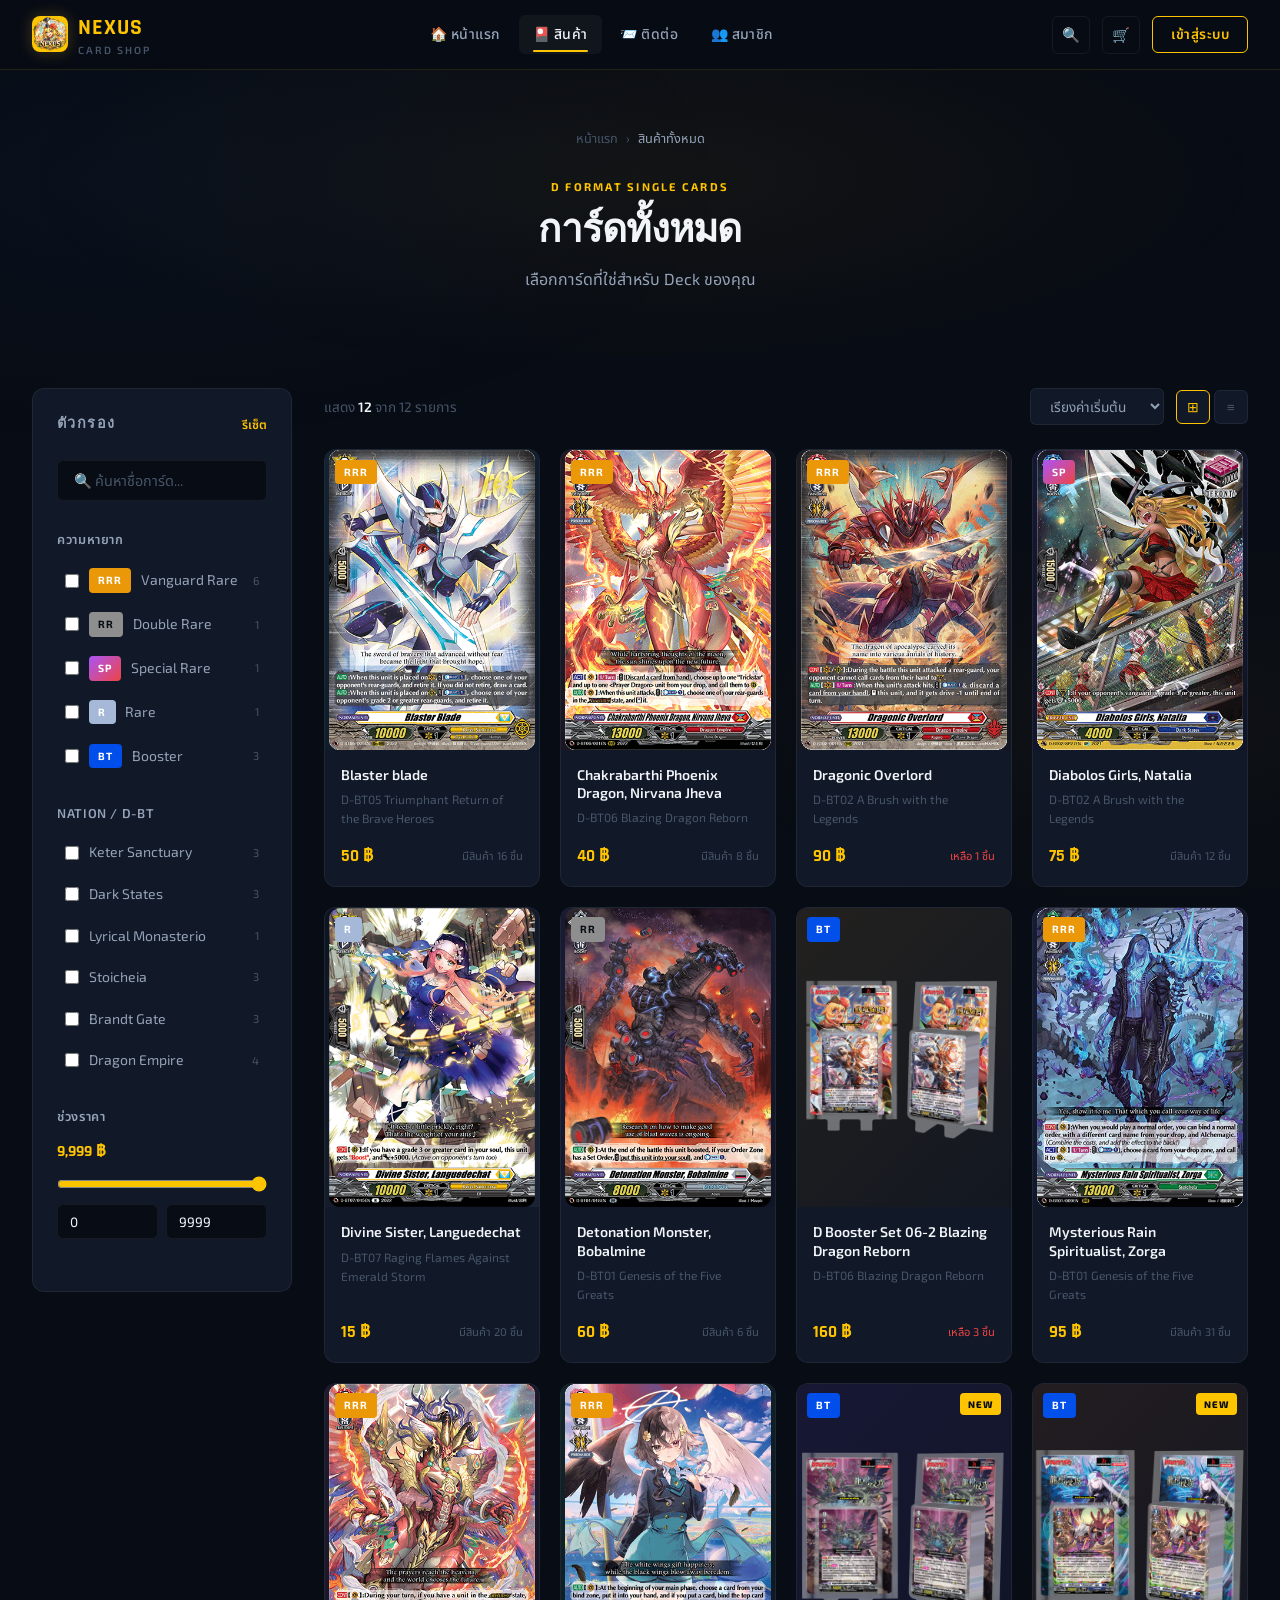
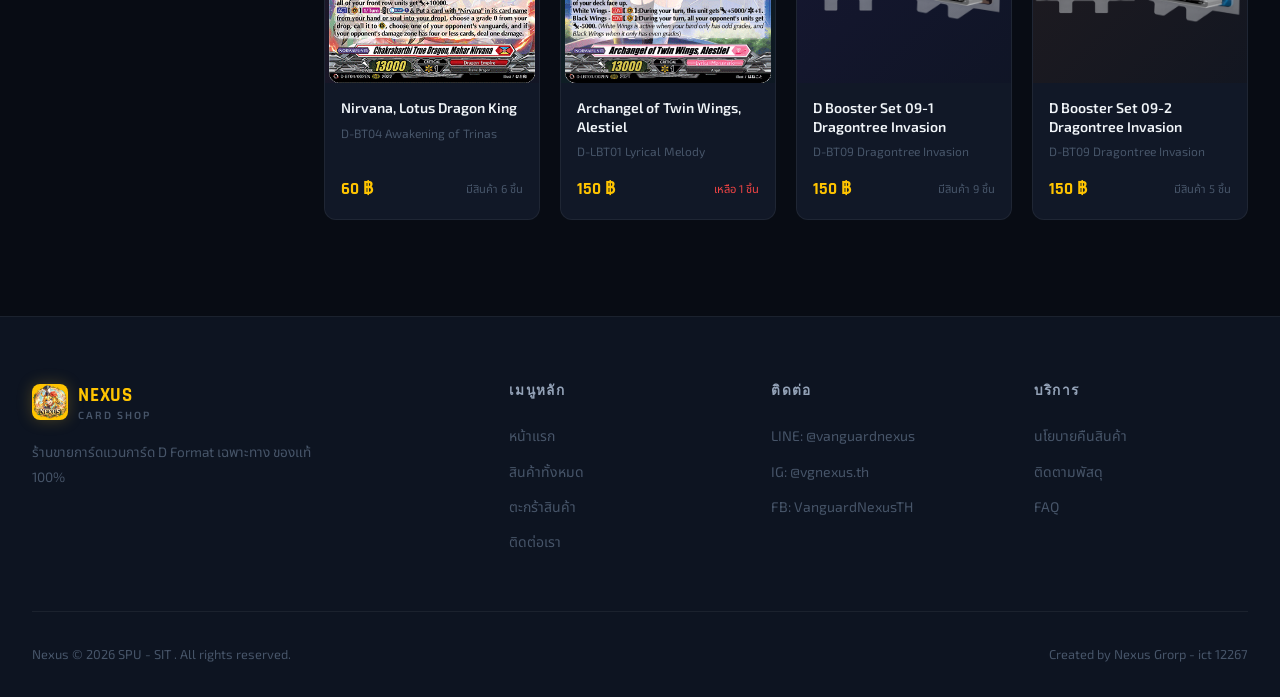
==== commit 66fb2170: "Update products.html" ====
--- a/products.html
+++ b/products.html
@@ -119,12 +119,12 @@
           <div class="filter-group-title">Nation / D-BT</div>
           <div class="filter-options">
            
-            <label class="filter-option"><input type="checkbox" data-filter-clan value="Keter Sanctuary">Keter Sanctuary<span class="count">2</span></label>
-            <label class="filter-option"><input type="checkbox" data-filter-clan value="Dark States">Dark States<span class="count">1</span></label>
+            <label class="filter-option"><input type="checkbox" data-filter-clan value="Keter Sanctuary">Keter Sanctuary<span class="count">3</span></label>
+            <label class="filter-option"><input type="checkbox" data-filter-clan value="Dark States">Dark States<span class="count">3</span></label>
             <label class="filter-option"><input type="checkbox" data-filter-clan value="Lyrical Monasterio">Lyrical Monasterio <span class="count">1</span></label>
-            <label class="filter-option"><input type="checkbox" data-filter-clan value="Stoicheia">Stoicheia<span class="count">1</span></label>
-            <label class="filter-option"><input type="checkbox" data-filter-clan value="Brandt Gate">Brandt Gate<span class="count">1</span></label>
-            <label class="filter-option"><input type="checkbox" data-filter-clan value="Dragon Empire">Dragon Empire<span class="count">3</span></label>
+            <label class="filter-option"><input type="checkbox" data-filter-clan value="Stoicheia">Stoicheia<span class="count">3</span></label>
+            <label class="filter-option"><input type="checkbox" data-filter-clan value="Brandt Gate">Brandt Gate<span class="count">3</span></label>
+            <label class="filter-option"><input type="checkbox" data-filter-clan value="Dragon Empire">Dragon Empire<span class="count">4</span></label>
           </div>
         </div>
 
